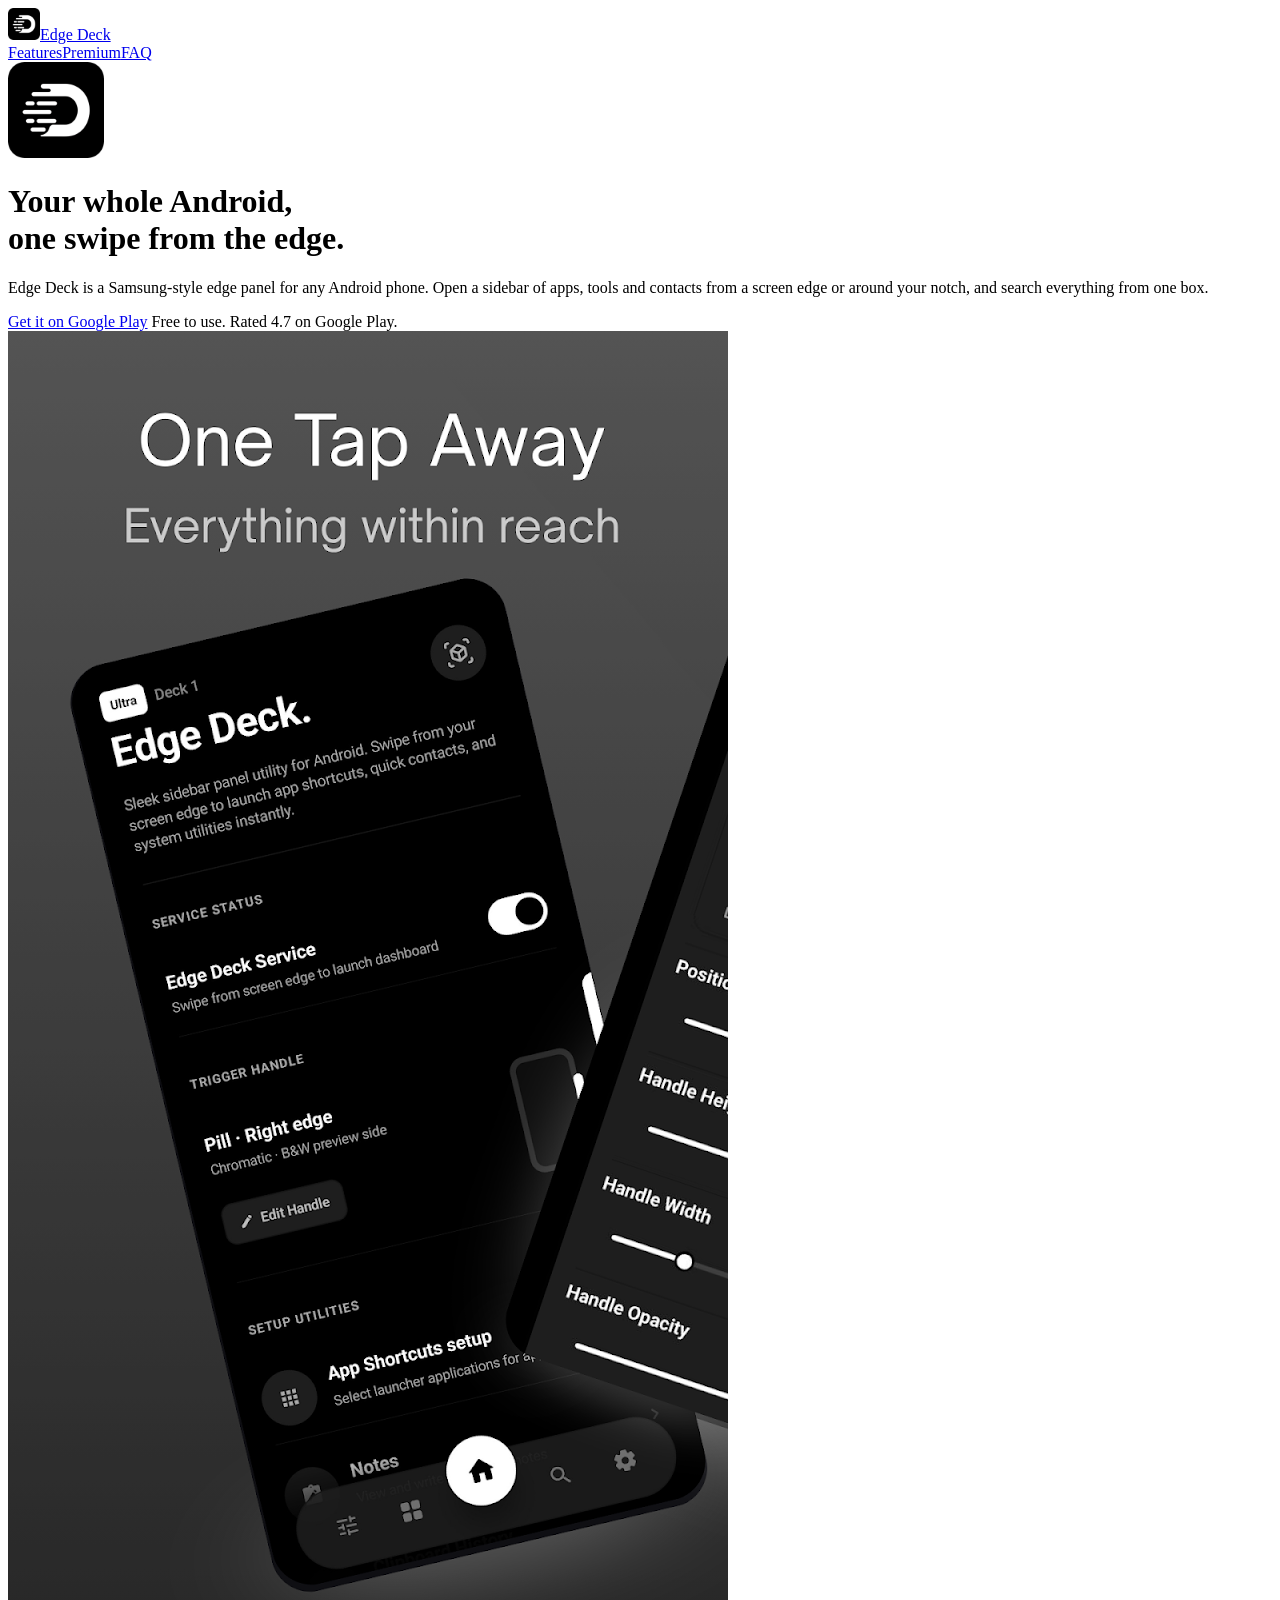
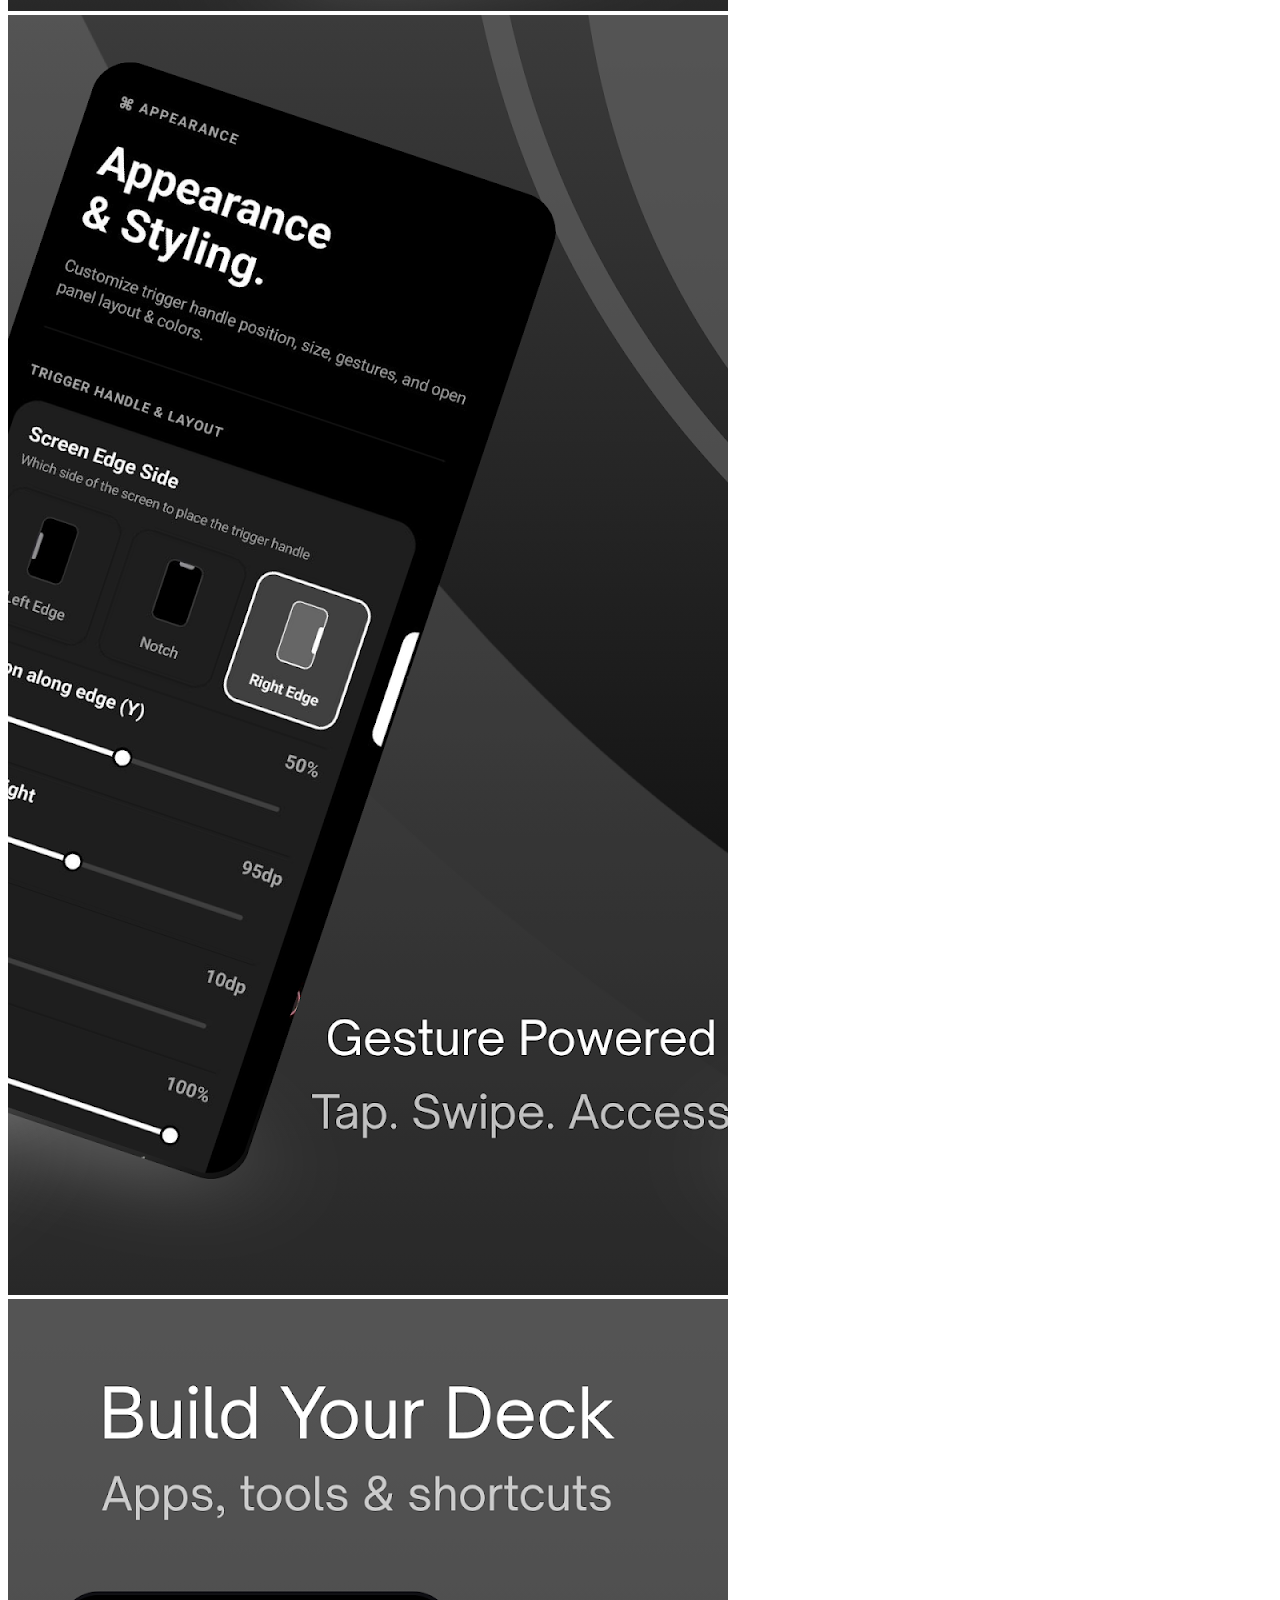
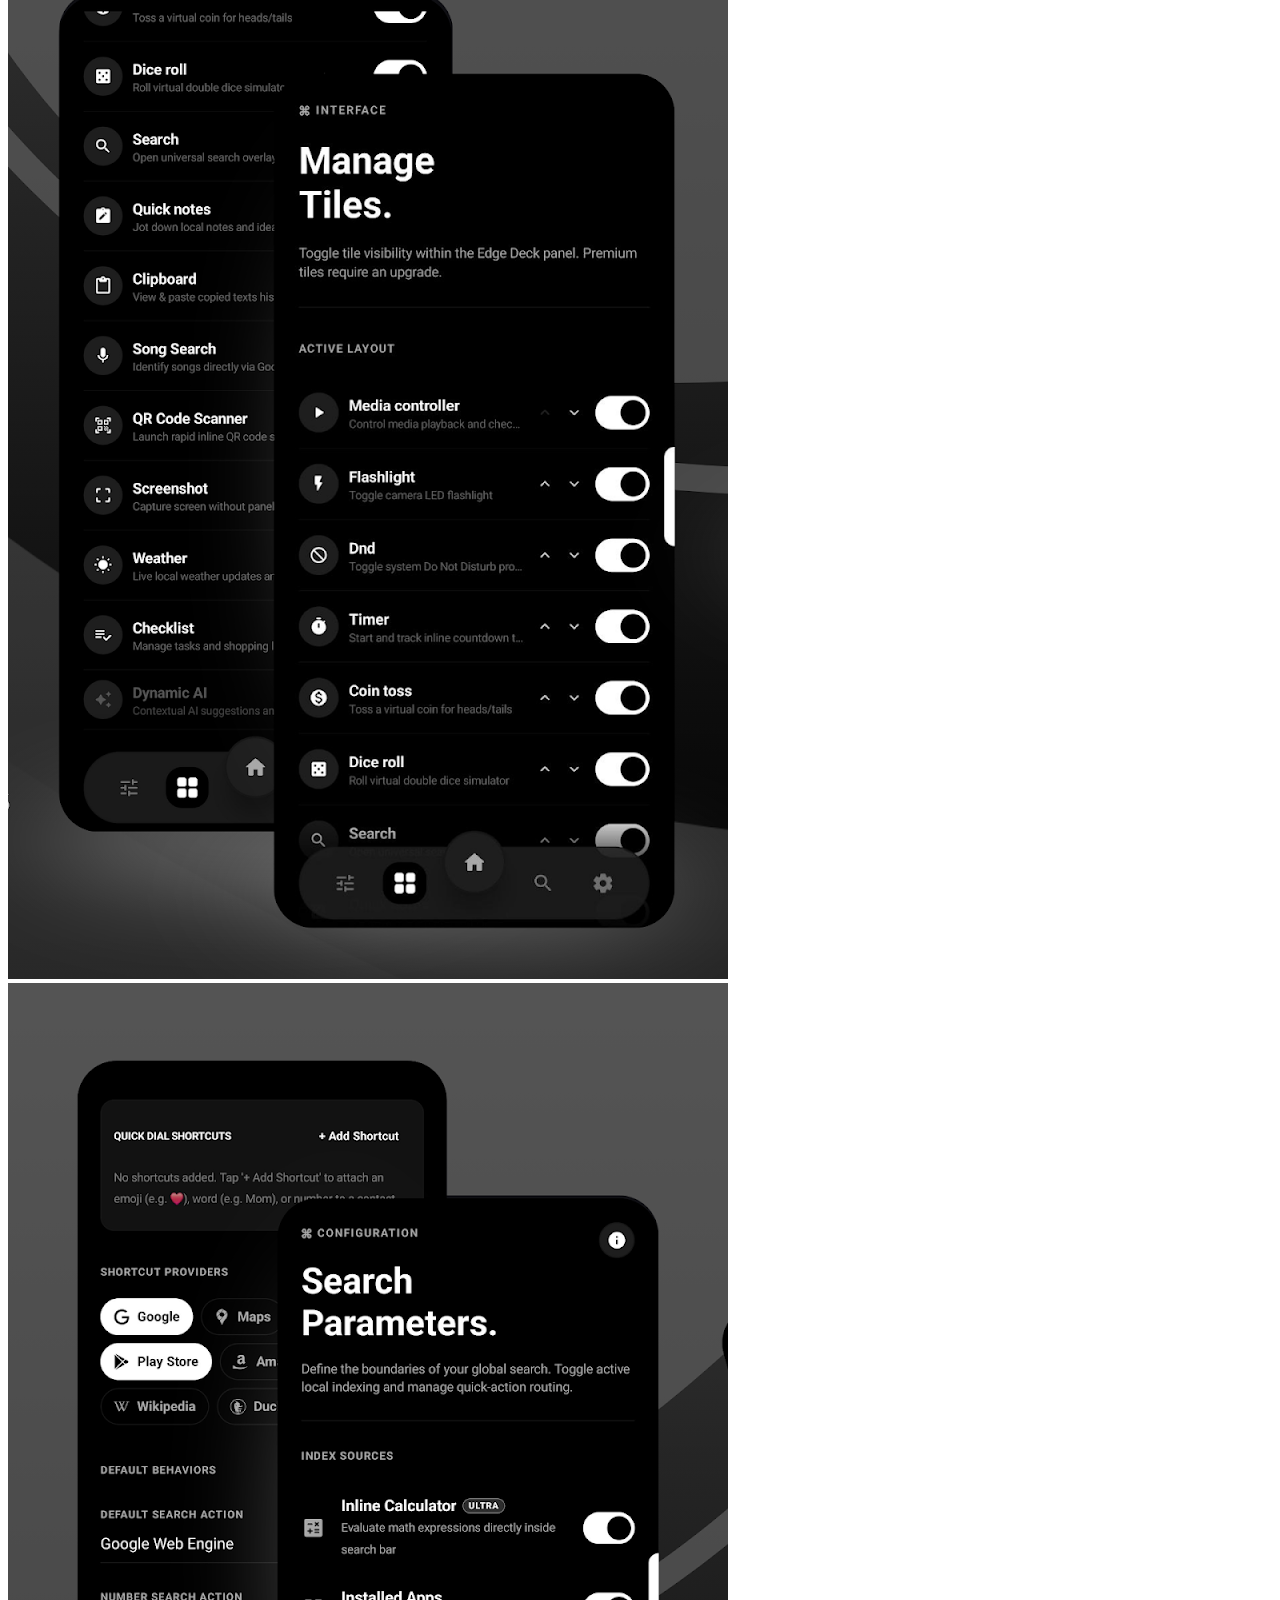
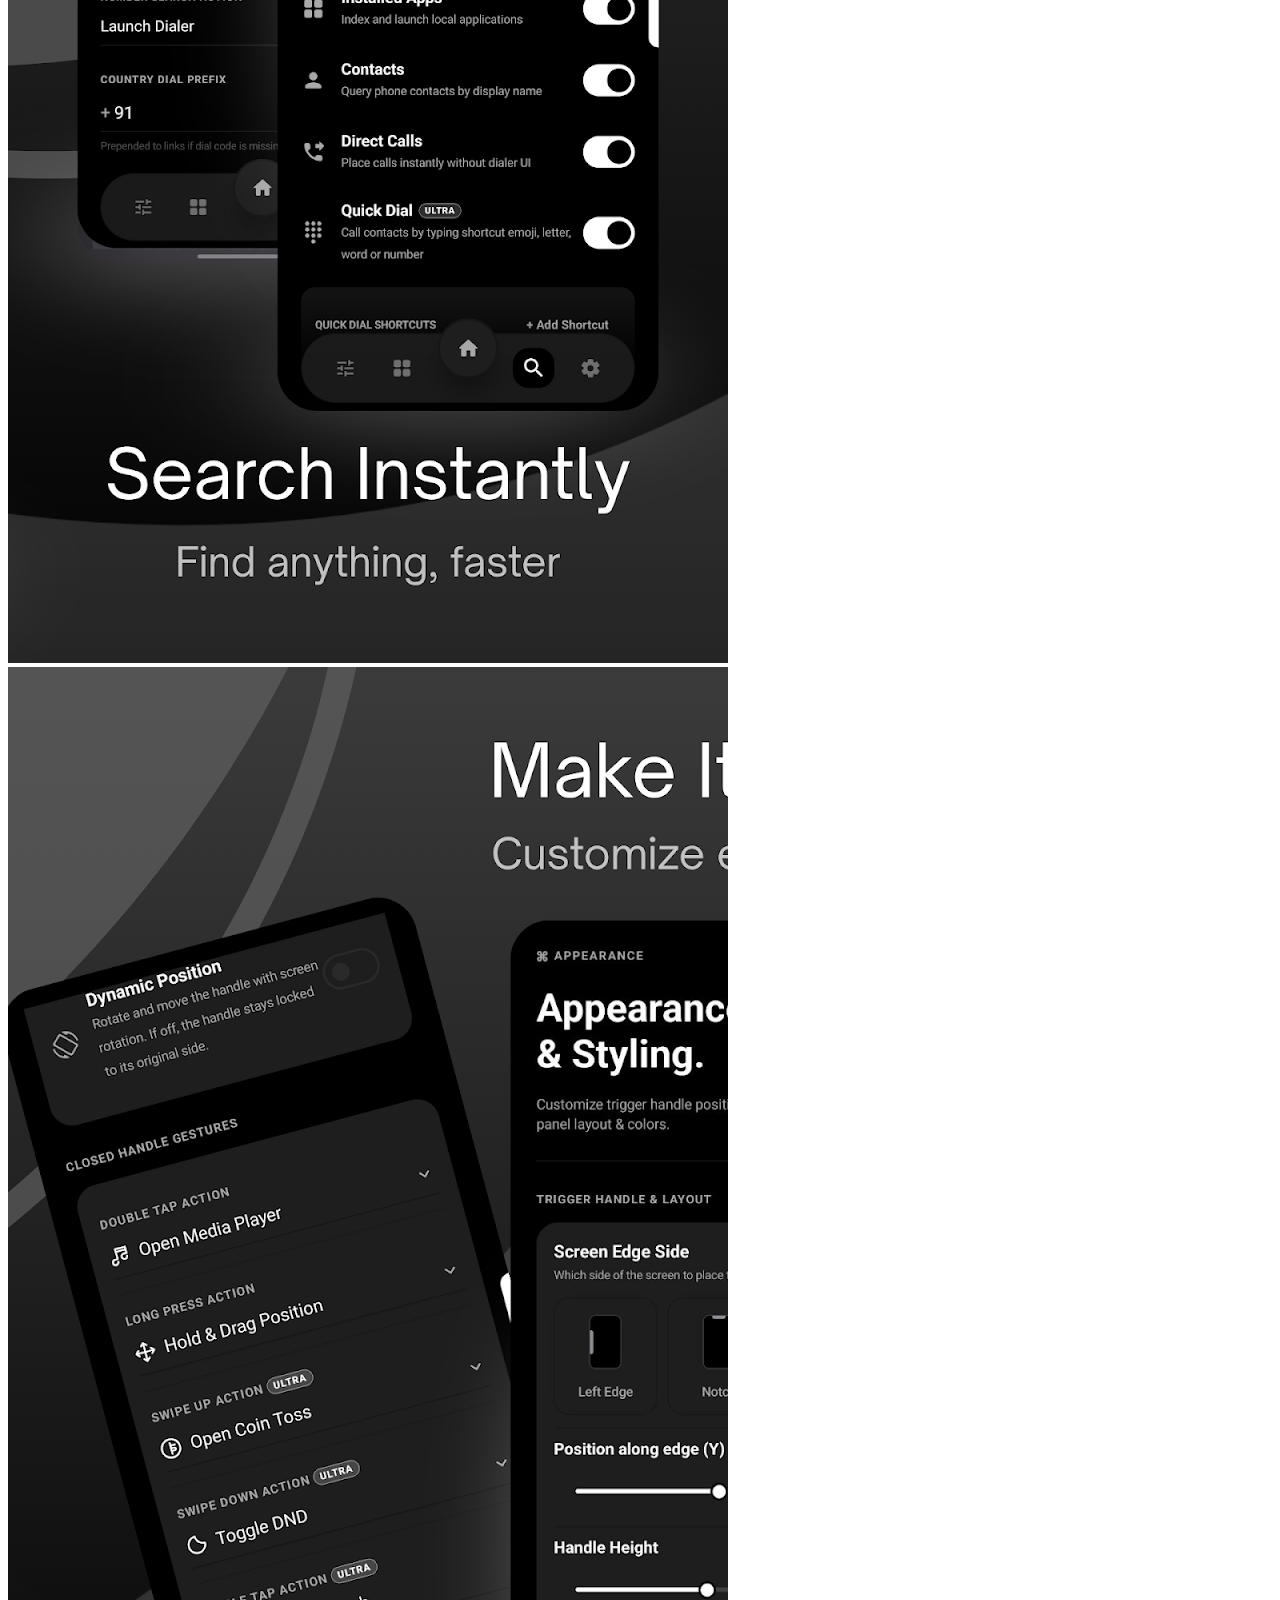
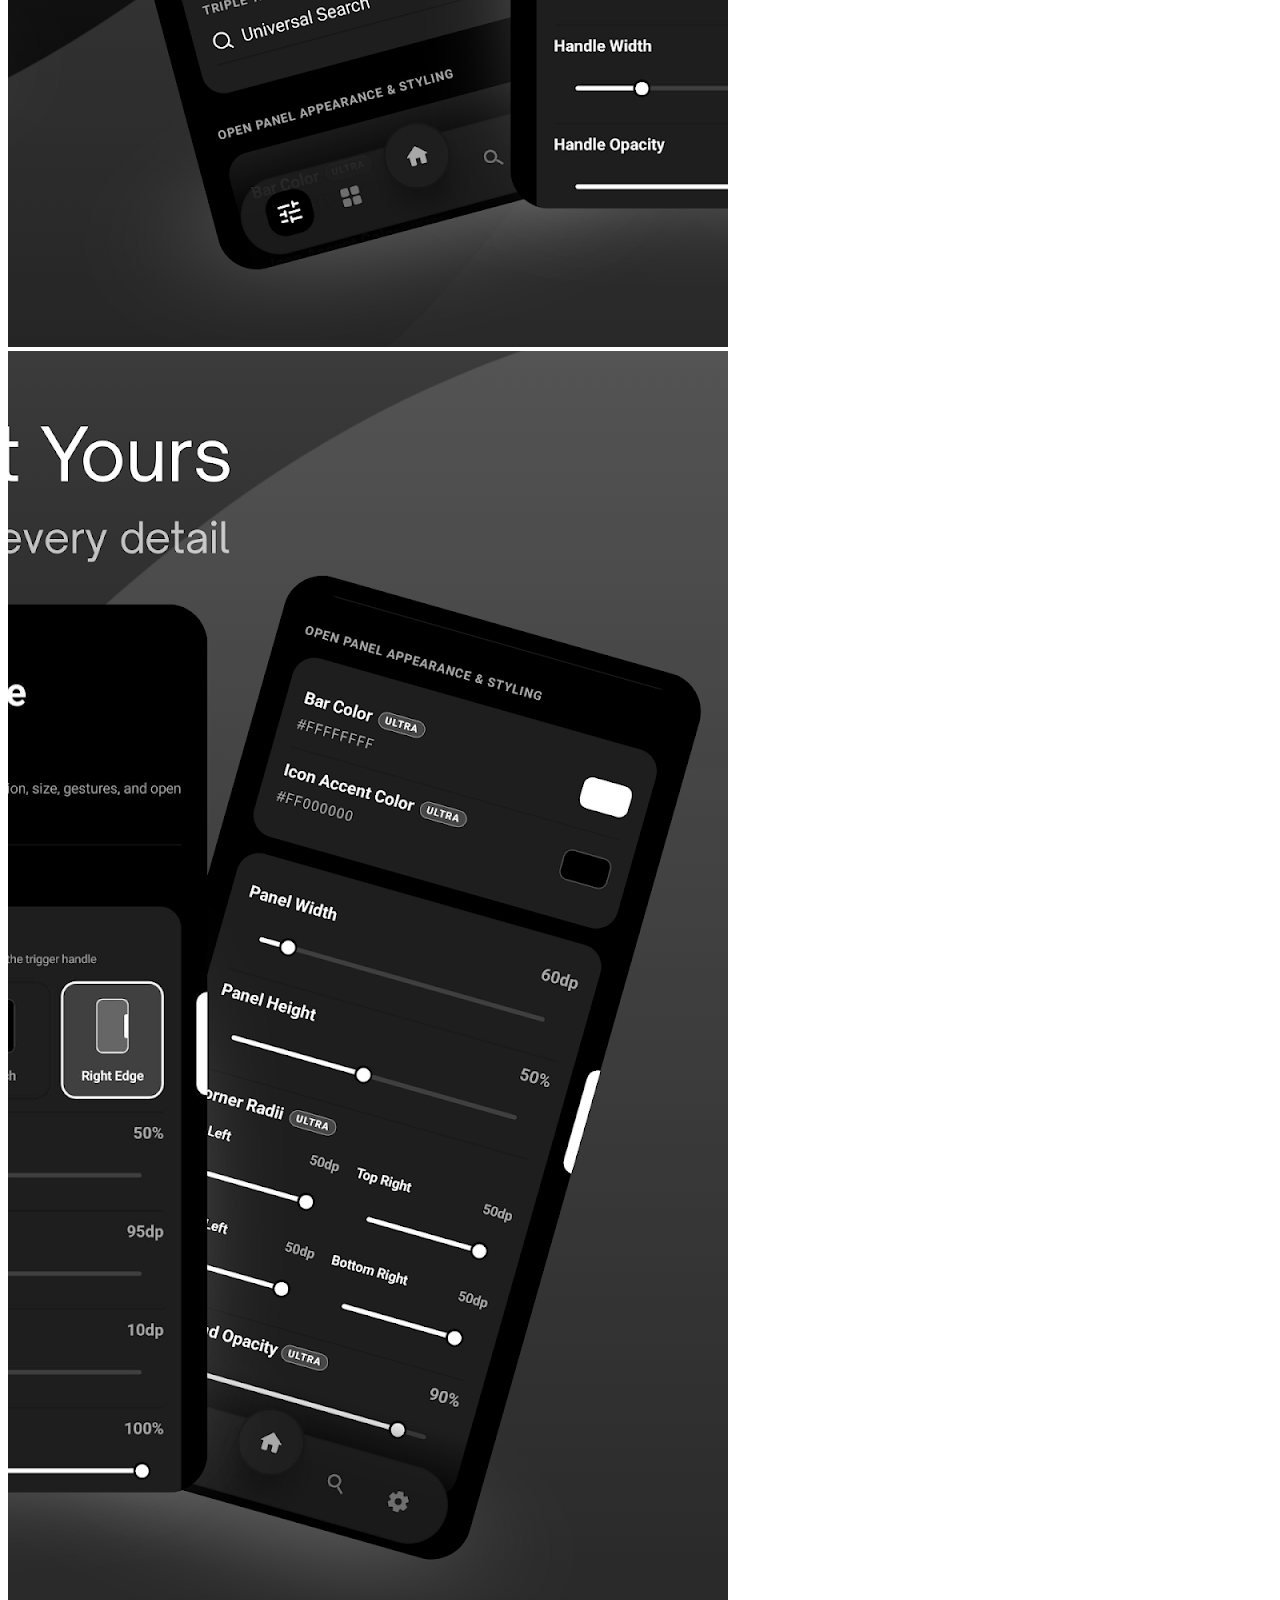
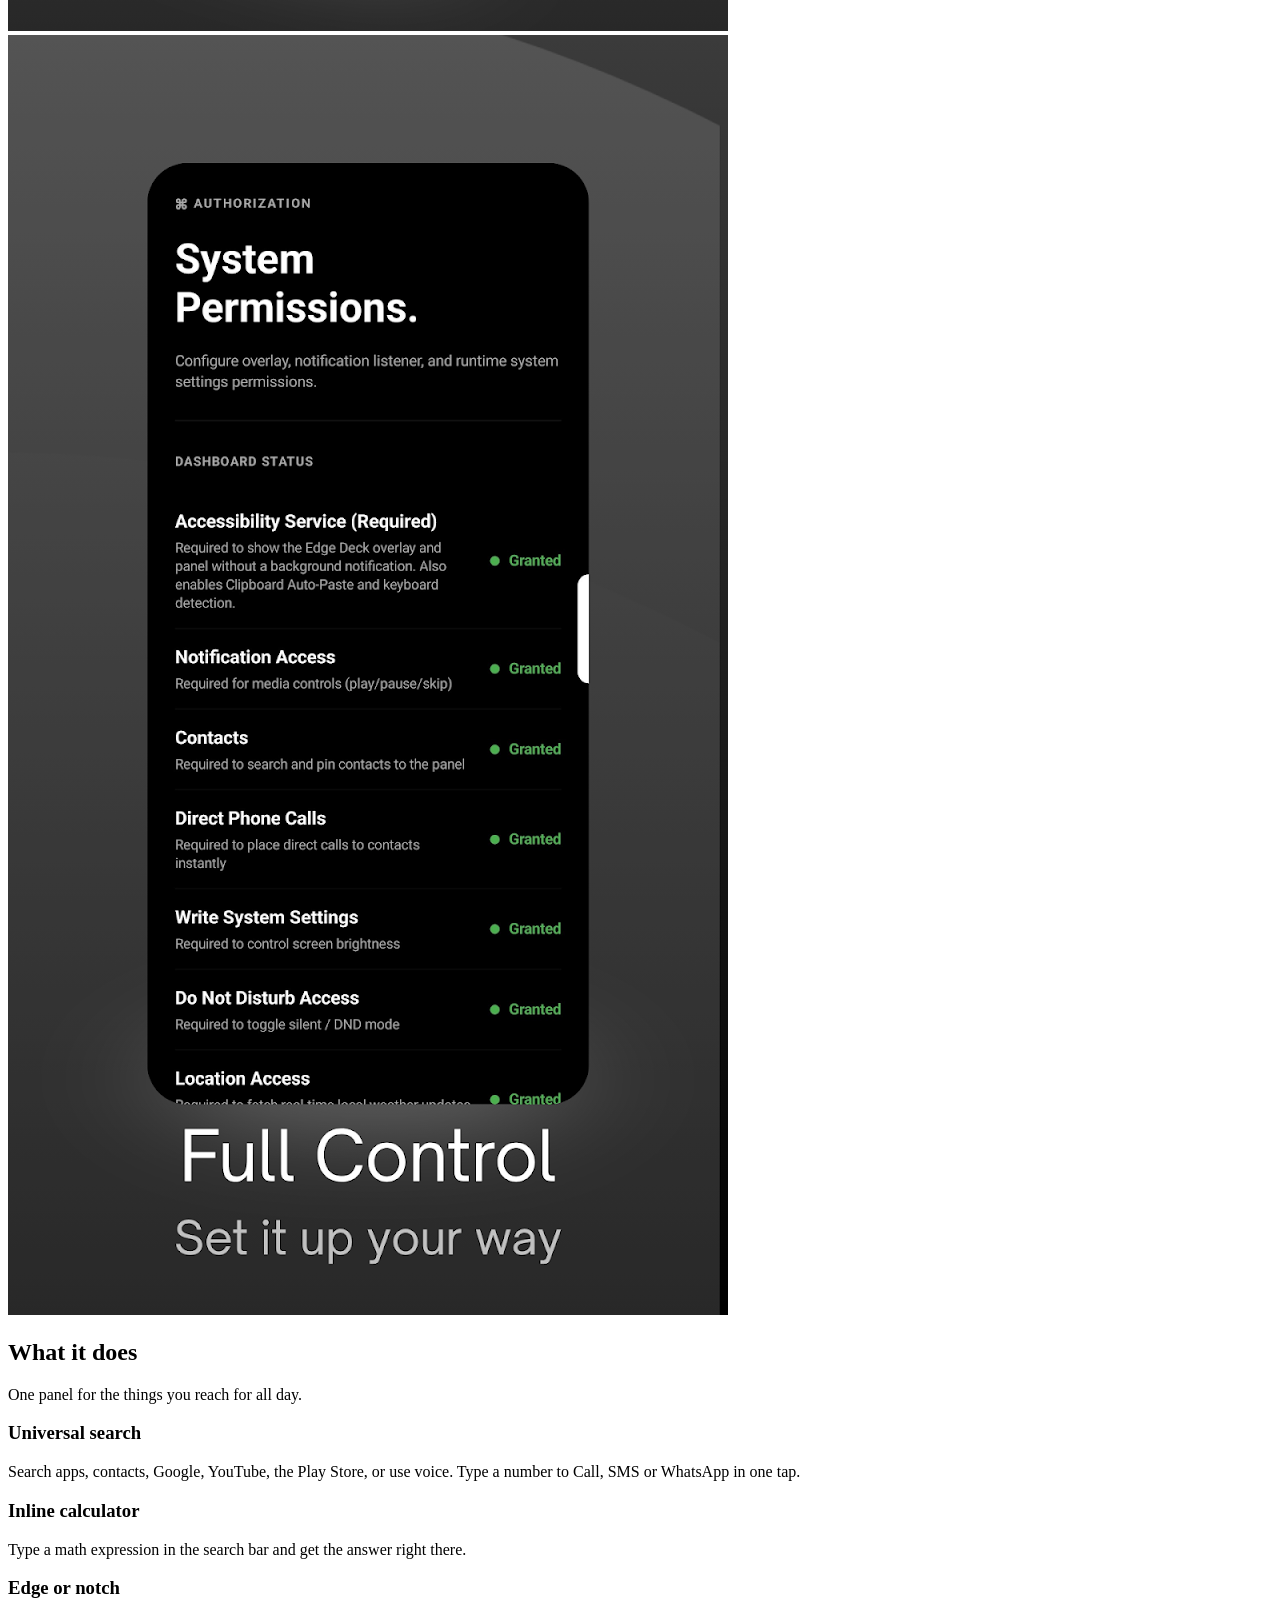
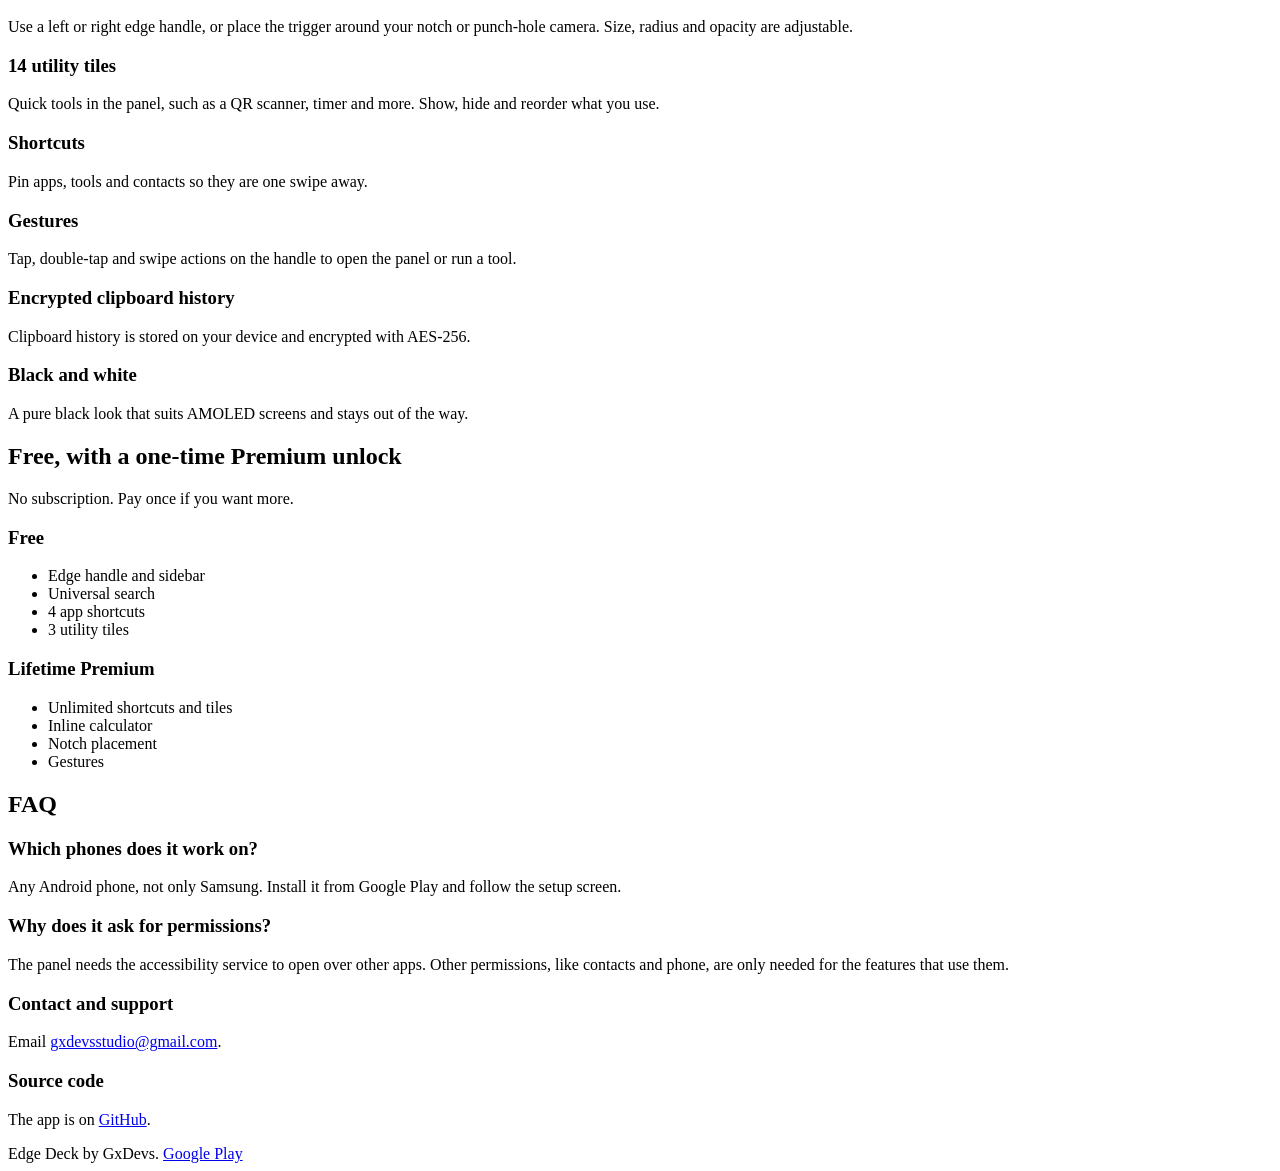
==== index.html @ 58cf1f8b "Add index.html" ====
<!doctype html>
<html lang="en">
<head>
<meta charset="utf-8">
<meta name="viewport" content="width=device-width,initial-scale=1">
<title>Edge Deck - Edge panel and notch sidebar for any Android</title>
<meta name="description" content="Edge Deck is a free edge and notch sidebar for any Android phone. Universal search, app and contact shortcuts, 14 utility tiles, gestures and an encrypted clipboard history.">
<link rel="canonical" href="https://gtxprime.github.io/edgedeck/">
<link rel="icon" href="favicon.ico" sizes="any"><link rel="icon" type="image/png" href="favicon.png">
<link rel="apple-touch-icon" href="assets/apple-touch-icon.png">
<meta name="theme-color" content="#000000">
<meta property="og:type" content="website"><meta property="og:site_name" content="Edge Deck">
<meta property="og:title" content="Edge Deck - your whole Android, one swipe from the edge">
<meta property="og:description" content="A free edge and notch sidebar for any Android phone, with universal search, shortcuts and utility tiles.">
<meta property="og:url" content="https://gtxprime.github.io/edgedeck/">
<meta property="og:image" content="https://gtxprime.github.io/edgedeck/assets/og.png">
<meta name="twitter:card" content="summary_large_image">
<meta name="twitter:title" content="Edge Deck - your whole Android, one swipe from the edge">
<meta name="twitter:description" content="A free edge and notch sidebar for any Android phone, with universal search, shortcuts and utility tiles.">
<meta name="twitter:image" content="https://gtxprime.github.io/edgedeck/assets/og.png">
<link rel="stylesheet" href="style.css">
<script type="application/ld+json">{"@context":"https://schema.org","@type":"MobileApplication","name":"Edge Deck","operatingSystem":"Android","applicationCategory":"UtilitiesApplication","url":"https://gtxprime.github.io/edgedeck/","downloadUrl":"https://play.google.com/store/apps/details?id=com.gxdevs.edgedeck","image":"https://gtxprime.github.io/edgedeck/assets/icon-512.png","description":"Edge panel and notch sidebar for any Android phone with universal search, shortcuts, utility tiles and gestures.","offers":{"@type":"Offer","price":"0","priceCurrency":"USD"},"author":{"@type":"Organization","name":"GxDevs"}}</script>
</head>
<body>
<div class="wrap">
<header>
<a class="brand" href="./"><img src="assets/icon-192.png" alt="" width="32" height="32">Edge Deck</a>
<nav><a href="#features">Features</a><a href="#premium">Premium</a><a href="#faq">FAQ</a></nav>
</header>
<main>
<div class="hero">
<img class="icon" src="assets/icon-512.png" alt="Edge Deck app icon" width="96" height="96">
<h1>Your whole Android,<br>one swipe from the edge.</h1>
<p>Edge Deck is a Samsung-style edge panel for any Android phone. Open a sidebar of apps, tools and contacts from a screen edge or around your notch, and search everything from one box.</p>
<a class="btn" href="https://play.google.com/store/apps/details?id=com.gxdevs.edgedeck">Get it on Google Play</a>
<span class="sub">Free to use. Rated 4.7 on Google Play.</span>
</div>
</main>
</div>
<div class="shots" aria-label="Edge Deck screenshots">
<img src="assets/shot1.webp" alt="Edge Deck home screen" loading="lazy">
<img src="assets/shot2.webp" alt="Gesture powered edge handle" loading="lazy">
<img src="assets/shot3.webp" alt="Build your deck with apps, tools and shortcuts" loading="lazy">
<img src="assets/shot4.webp" alt="Universal search" loading="lazy">
<img src="assets/shot5.webp" alt="Customize every detail" loading="lazy">
<img src="assets/shot6.webp" alt="Appearance and styling settings" loading="lazy">
<img src="assets/shot7.webp" alt="System permissions overview" loading="lazy">
</div>
<div class="wrap">
<section id="features">
<h2>What it does</h2>
<p class="lead">One panel for the things you reach for all day.</p>
<div class="grid">
<div class="card"><h3>Universal search</h3><p>Search apps, contacts, Google, YouTube, the Play Store, or use voice. Type a number to Call, SMS or WhatsApp in one tap.</p></div>
<div class="card"><h3>Inline calculator</h3><p>Type a math expression in the search bar and get the answer right there.</p></div>
<div class="card"><h3>Edge or notch</h3><p>Use a left or right edge handle, or place the trigger around your notch or punch-hole camera. Size, radius and opacity are adjustable.</p></div>
<div class="card"><h3>14 utility tiles</h3><p>Quick tools in the panel, such as a QR scanner, timer and more. Show, hide and reorder what you use.</p></div>
<div class="card"><h3>Shortcuts</h3><p>Pin apps, tools and contacts so they are one swipe away.</p></div>
<div class="card"><h3>Gestures</h3><p>Tap, double-tap and swipe actions on the handle to open the panel or run a tool.</p></div>
<div class="card"><h3>Encrypted clipboard history</h3><p>Clipboard history is stored on your device and encrypted with AES-256.</p></div>
<div class="card"><h3>Black and white</h3><p>A pure black look that suits AMOLED screens and stays out of the way.</p></div>
</div>
</section>
<section id="premium">
<h2>Free, with a one-time Premium unlock</h2>
<p class="lead">No subscription. Pay once if you want more.</p>
<div class="two">
<div class="card"><h3>Free</h3><ul class="plain"><li>Edge handle and sidebar</li><li>Universal search</li><li>4 app shortcuts</li><li>3 utility tiles</li></ul></div>
<div class="card"><h3>Lifetime Premium</h3><ul class="plain"><li>Unlimited shortcuts and tiles</li><li>Inline calculator</li><li>Notch placement</li><li>Gestures</li></ul></div>
</div>
</section>
<section id="faq">
<h2>FAQ</h2>
<div class="two">
<div class="card"><h3>Which phones does it work on?</h3><p>Any Android phone, not only Samsung. Install it from Google Play and follow the setup screen.</p></div>
<div class="card"><h3>Why does it ask for permissions?</h3><p>The panel needs the accessibility service to open over other apps. Other permissions, like contacts and phone, are only needed for the features that use them.</p></div>
<div class="card"><h3>Contact and support</h3><p>Email <a href="mailto:gxdevsstudio@gmail.com">gxdevsstudio@gmail.com</a>.</p></div>
<div class="card"><h3>Source code</h3><p>The app is on <a href="https://github.com/gtxPrime/edge-deck">GitHub</a>.</p></div>
</div>
</section>
</div>
<footer><div class="wrap">Edge Deck by GxDevs. <a href="https://play.google.com/store/apps/details?id=com.gxdevs.edgedeck">Google Play</a></div></footer>
</body>
</html>
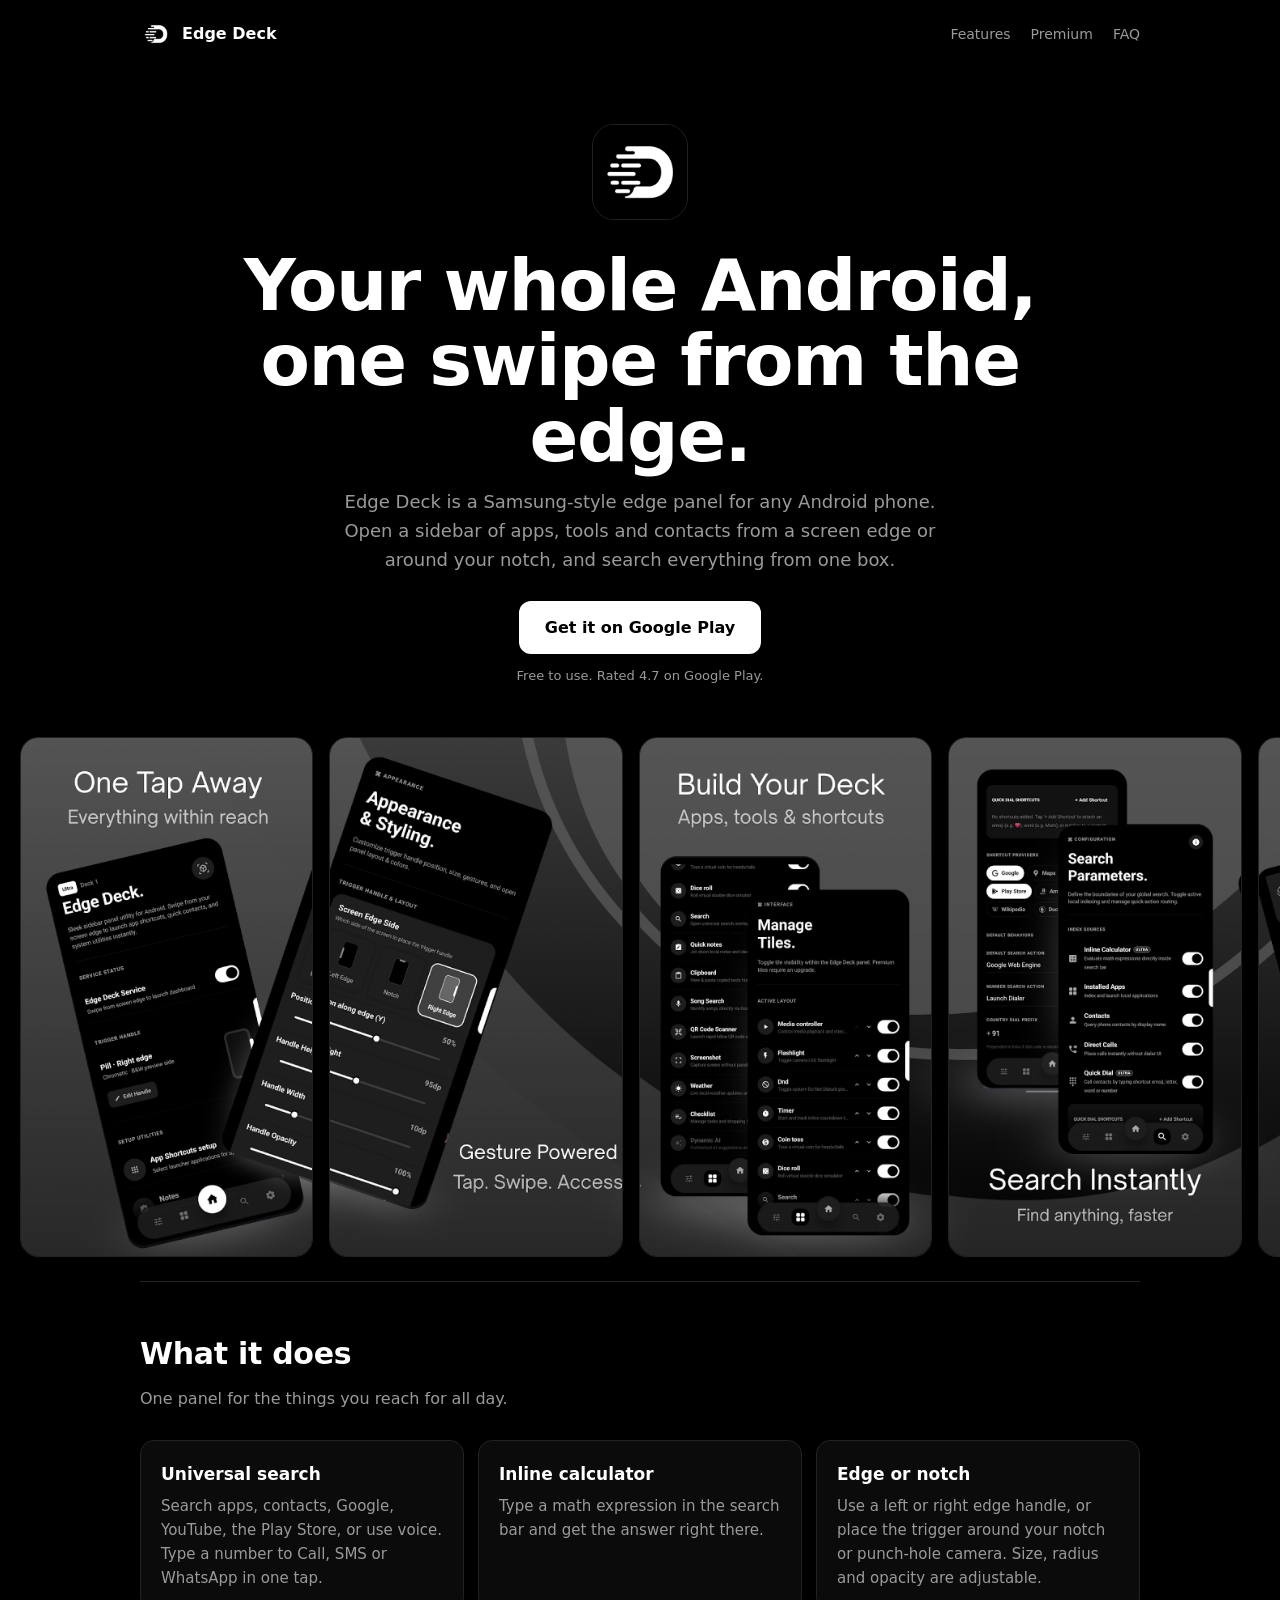
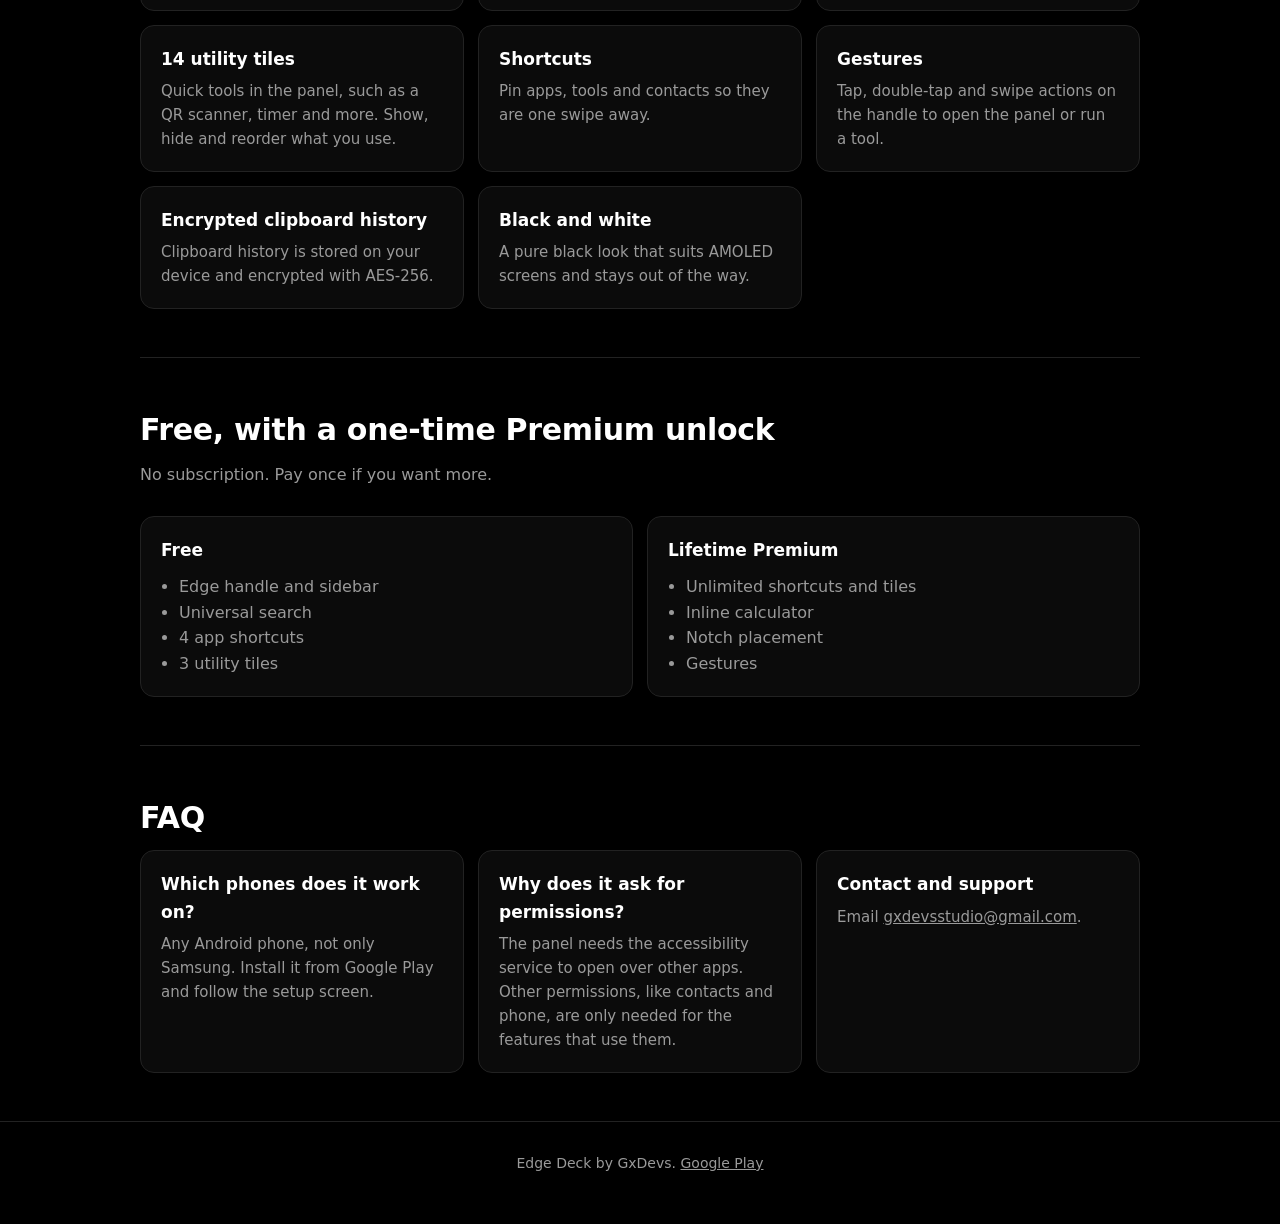
==== commit 8d07a948: "Remove source link" ====
--- a/index.html
+++ b/index.html
@@ -75,7 +75,6 @@
 <div class="card"><h3>Which phones does it work on?</h3><p>Any Android phone, not only Samsung. Install it from Google Play and follow the setup screen.</p></div>
 <div class="card"><h3>Why does it ask for permissions?</h3><p>The panel needs the accessibility service to open over other apps. Other permissions, like contacts and phone, are only needed for the features that use them.</p></div>
 <div class="card"><h3>Contact and support</h3><p>Email <a href="mailto:gxdevsstudio@gmail.com">gxdevsstudio@gmail.com</a>.</p></div>
-<div class="card"><h3>Source code</h3><p>The app is on <a href="https://github.com/gtxPrime/edge-deck">GitHub</a>.</p></div>
 </div>
 </section>
 </div>
--- a/style.css
+++ b/style.css
@@ -0,0 +1,30 @@
+:root{--bg:#000;--fg:#fff;--mut:#9a9a9a;--line:#222;--card:#0b0b0b}
+*{box-sizing:border-box}html{scroll-behavior:smooth}
+body{margin:0;background:var(--bg);color:var(--fg);font:16px/1.6 system-ui,-apple-system,"Segoe UI",Roboto,sans-serif}
+a{color:inherit}
+.wrap{max-width:1040px;margin:0 auto;padding:0 20px}
+header{display:flex;align-items:center;justify-content:space-between;padding:18px 0}
+.brand{display:flex;align-items:center;gap:10px;font-weight:700;text-decoration:none}
+.brand img{width:32px;height:32px;border-radius:8px}
+nav a{color:var(--mut);text-decoration:none;margin-left:20px;font-size:14px}nav a:hover{color:#fff}
+.hero{padding:56px 0 40px;text-align:center}
+.hero img.icon{width:96px;height:96px;border-radius:22px;border:1px solid var(--line)}
+h1{font-size:clamp(38px,8vw,72px);line-height:1.05;margin:20px 0 14px;letter-spacing:-.02em}
+.hero p{color:var(--mut);max-width:620px;margin:0 auto 26px;font-size:18px}
+.btn{display:inline-block;background:#fff;color:#000;font-weight:700;padding:14px 26px;border-radius:12px;text-decoration:none}
+.btn:hover{background:#ddd}
+.sub{display:block;margin-top:12px;color:var(--mut);font-size:13px}
+.shots{display:flex;gap:16px;overflow-x:auto;padding:10px 20px 24px;scroll-snap-type:x mandatory;-webkit-overflow-scrolling:touch}
+.shots img{height:520px;width:auto;border-radius:18px;border:1px solid var(--line);scroll-snap-align:center;flex:0 0 auto}
+section{padding:48px 0;border-top:1px solid var(--line)}
+h2{font-size:30px;margin:0 0 8px;letter-spacing:-.01em}.lead{color:var(--mut);margin:0 0 28px}
+.grid{display:grid;grid-template-columns:repeat(auto-fit,minmax(240px,1fr));gap:14px}
+.card{background:var(--card);border:1px solid var(--line);border-radius:14px;padding:20px}
+.card h3{margin:0 0 6px;font-size:17px}.card p{margin:0;color:var(--mut);font-size:15px}
+.tag{font-size:11px;border:1px solid #444;border-radius:99px;padding:1px 8px;margin-left:6px;color:var(--mut);vertical-align:middle}
+.two{display:grid;grid-template-columns:repeat(auto-fit,minmax(280px,1fr));gap:14px}
+ul.plain{margin:10px 0 0;padding-left:18px;color:var(--mut)}
+footer{border-top:1px solid var(--line);padding:30px 0 50px;color:var(--mut);font-size:14px;text-align:center}
+.nf{min-height:70vh;display:flex;flex-direction:column;align-items:center;justify-content:center;text-align:center}
+.nf h1{font-size:96px;margin:0}
+@media(max-width:600px){.shots img{height:420px}nav a{margin-left:12px}}
